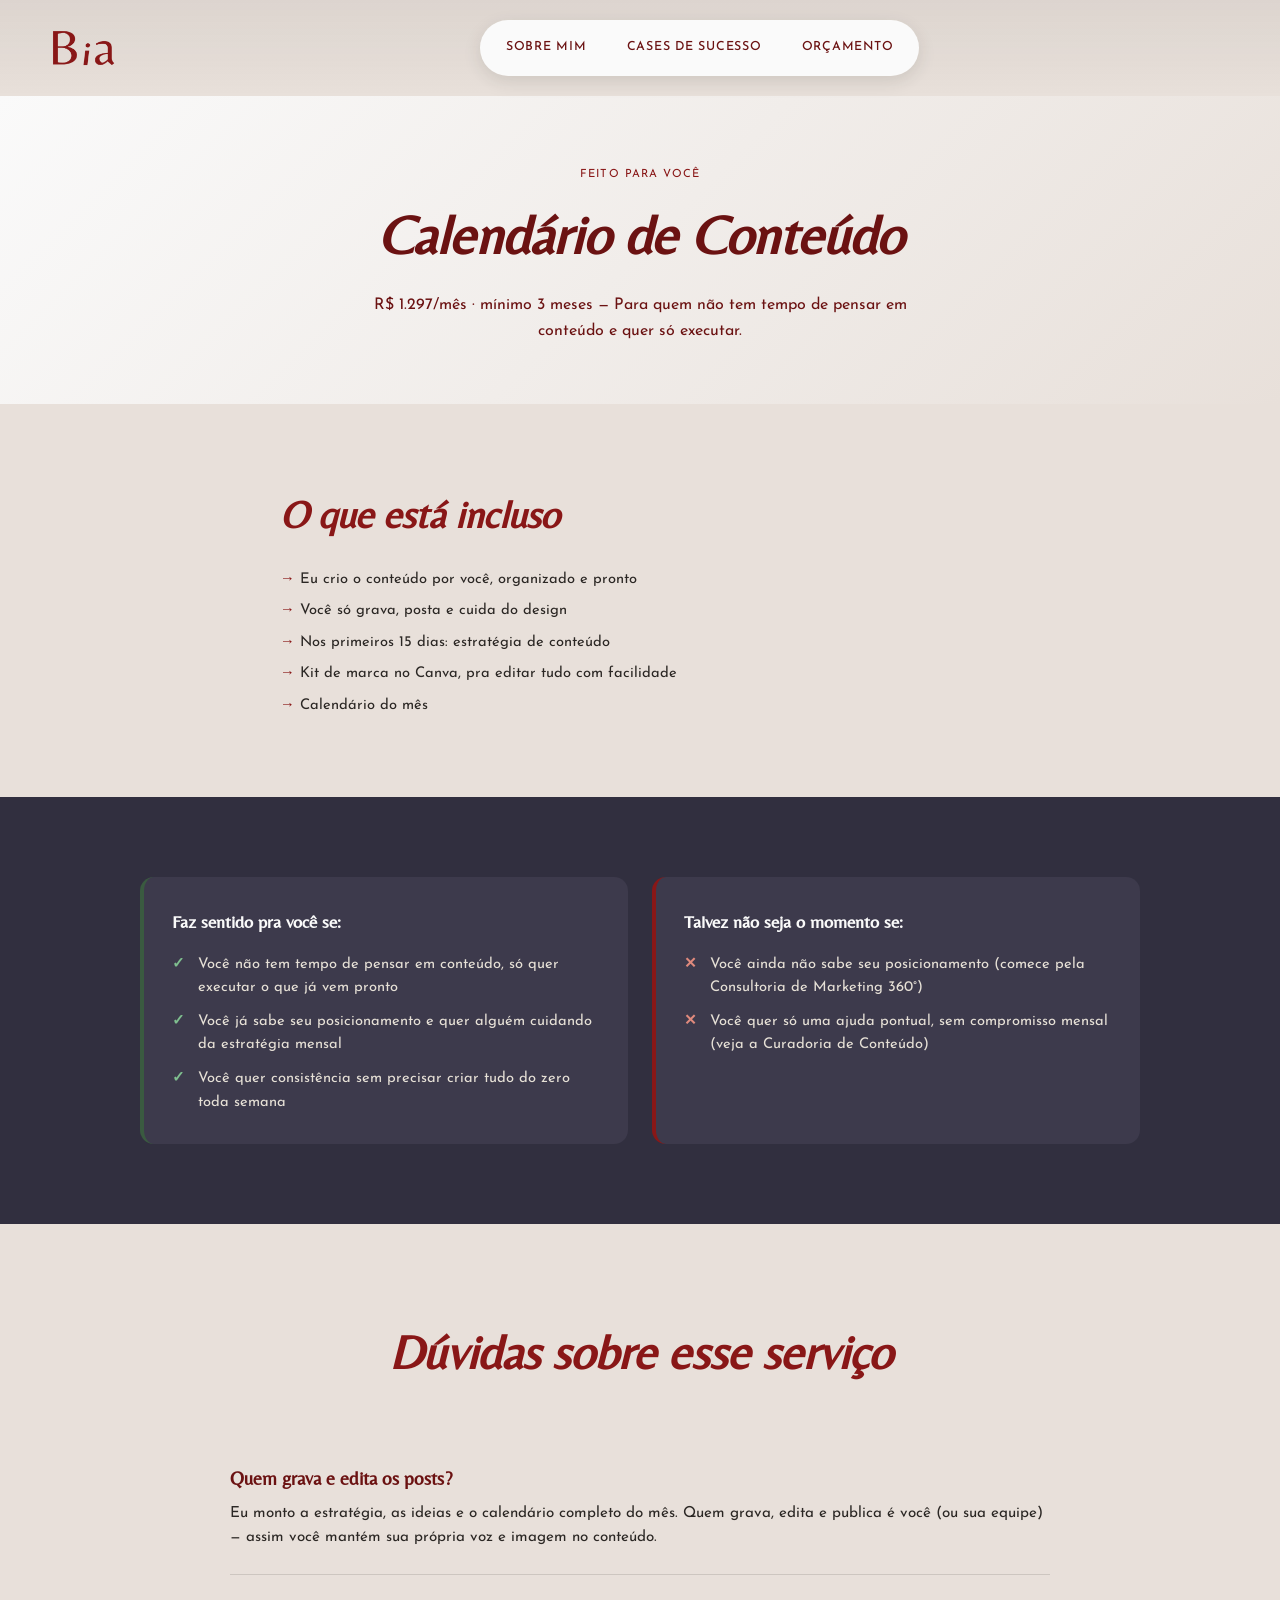
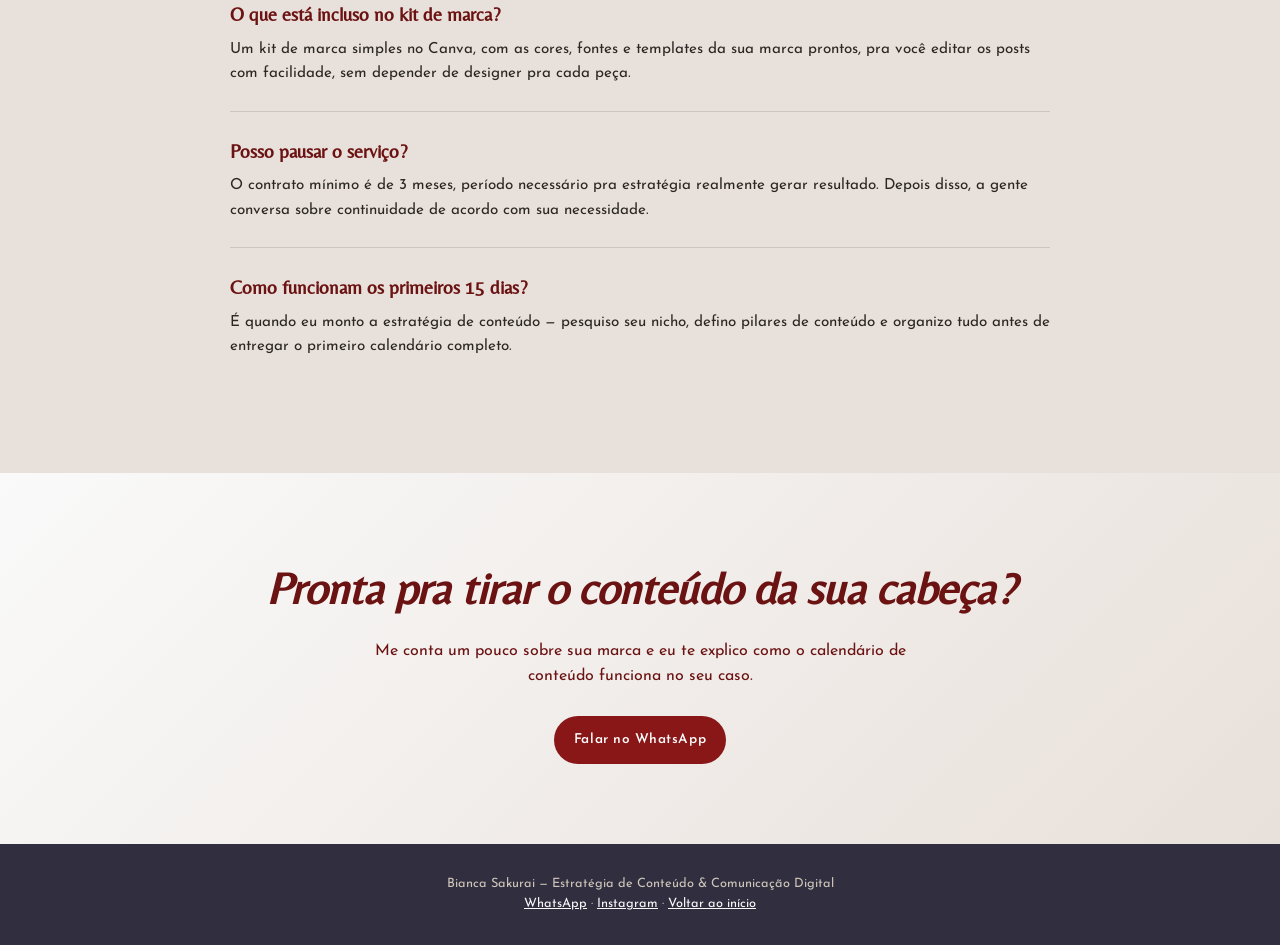
==== calendario.html @ d13e3d8e "Add files via upload" ====
<!DOCTYPE html>
<html lang="pt-BR">
<head>
<meta charset="UTF-8">
<meta name="viewport" content="width=device-width, initial-scale=1.0">
<title>Calendário de Conteúdo — Bianca Sakurai</title>
<meta name="description" content="Calendário de Conteúdo com a Bianca Sakurai: estratégia e planejamento mensal pra quem quer só executar.">
<link rel="stylesheet" href="style.css">
</head>
<body>

<nav class="site-nav">
  <a href="index.html#inicio" class="site-logo"><img src="assets/logo-bia.png" alt="Bia Sakurai"></a>
  <div class="nav-pill">
    <a href="index.html#inicio">Sobre mim</a>
    <a href="cases.html">Cases de sucesso</a>
    <a href="index.html#orcamento">Orçamento</a>
  </div>
</nav>

<header class="cases-header">
  <div class="case-tag" style="text-align:center;">Feito para você</div>
  <h1 class="serif"><em>Calendário de Conteúdo</em></h1>
  <p>R$ 1.297/mês · mínimo 3 meses — Para quem não tem tempo de pensar em conteúdo e quer só executar.</p>
</header>

<section class="servico-detalhe">
  <div class="servico-inner">
    <h2 class="script">O que está incluso</h2>
    <ul class="case-list">
      <li>Eu crio o conteúdo por você, organizado e pronto</li>
      <li>Você só grava, posta e cuida do design</li>
      <li>Nos primeiros 15 dias: estratégia de conteúdo</li>
      <li>Kit de marca no Canva, pra editar tudo com facilidade</li>
      <li>Calendário do mês</li>
    </ul>
  </div>
</section>

<section class="fit-section">
  <div class="fit-grid">
    <div class="fit-card sim">
      <h3>Faz sentido pra você se:</h3>
      <ul>
        <li>Você não tem tempo de pensar em conteúdo, só quer executar o que já vem pronto</li>
        <li>Você já sabe seu posicionamento e quer alguém cuidando da estratégia mensal</li>
        <li>Você quer consistência sem precisar criar tudo do zero toda semana</li>
      </ul>
    </div>
    <div class="fit-card nao">
      <h3>Talvez não seja o momento se:</h3>
      <ul>
        <li>Você ainda não sabe seu posicionamento (comece pela Consultoria de Marketing 360°)</li>
        <li>Você quer só uma ajuda pontual, sem compromisso mensal (veja a Curadoria de Conteúdo)</li>
      </ul>
    </div>
  </div>
</section>

<section class="duvidas">
  <div class="duvidas-inner">
    <h2 class="script">Dúvidas sobre esse serviço</h2>

    <div class="duvida-item">
      <h3>Quem grava e edita os posts?</h3>
      <p>Eu monto a estratégia, as ideias e o calendário completo do mês. Quem grava, edita e publica é você (ou sua equipe) — assim você mantém sua própria voz e imagem no conteúdo.</p>
    </div>

    <div class="duvida-item">
      <h3>O que está incluso no kit de marca?</h3>
      <p>Um kit de marca simples no Canva, com as cores, fontes e templates da sua marca prontos, pra você editar os posts com facilidade, sem depender de designer pra cada peça.</p>
    </div>

    <div class="duvida-item">
      <h3>Posso pausar o serviço?</h3>
      <p>O contrato mínimo é de 3 meses, período necessário pra estratégia realmente gerar resultado. Depois disso, a gente conversa sobre continuidade de acordo com sua necessidade.</p>
    </div>

    <div class="duvida-item">
      <h3>Como funcionam os primeiros 15 dias?</h3>
      <p>É quando eu monto a estratégia de conteúdo — pesquiso seu nicho, defino pilares de conteúdo e organizo tudo antes de entregar o primeiro calendário completo.</p>
    </div>
  </div>
</section>

<section class="cta-final" id="orcamento">
  <h2 class="script">Pronta pra tirar o conteúdo da sua cabeça?</h2>
  <p>Me conta um pouco sobre sua marca e eu te explico como o calendário de conteúdo funciona no seu caso.</p>
  <a class="btn-whats" href="https://wa.me/message/MASXB7CFTPW6N1" target="_blank" rel="noopener">Falar no WhatsApp</a>
</section>

<footer>
  <p>Bianca Sakurai — Estratégia de Conteúdo &amp; Comunicação Digital</p>
  <p><a href="https://wa.me/message/MASXB7CFTPW6N1" target="_blank" rel="noopener">WhatsApp</a> · <a href="https://www.instagram.com/biayukisakurai/" target="_blank" rel="noopener">Instagram</a> · <a href="index.html">Voltar ao início</a></p>
</footer>

</body>
</html>
---- style.css ----
/* =========================================
   Bianca Sakurai — site autoral
   Paleta e tipografia inspiradas no design do Canva
   ========================================= */

/* Fontes e cores oficiais do kit de marca "biay" (Canva Brand Kit) */
@import url('https://fonts.googleapis.com/css2?family=Belleza&family=League+Gothic:wght@400;700&family=Josefin+Sans:wght@400;500;600;700&display=swap');

:root{
  --cream: #e8e0da;
  --cream-2: #fafafa;
  --dark: #312f3f;
  --dark-2: #3d3a4c;
  --maroon: #891717;
  --maroon-dark: #6b1212;
  --text: #2b2724;
  --text-light: #fafafa;
  --muted: #6b5f56;
  --gold: #c99213;
  --whatsapp: #3a5a40;
  max-width: 100%;
}

*{ box-sizing: border-box; margin:0; padding:0; }

html{ scroll-behavior: smooth; }

body{
  font-family: 'Josefin Sans', sans-serif;
  color: var(--text);
  background: var(--cream);
  line-height: 1.6;
  overflow-x: hidden;
}

img{ max-width:100%; display:block; }

a{ color: inherit; text-decoration:none; }

.script{
  font-family: 'Belleza', serif;
  font-style: italic;
}

.serif{
  font-family: 'Belleza', serif;
}

.condensed{
  font-family: 'League Gothic', sans-serif;
  letter-spacing: 0.02em;
}

/* ---------- NAV ---------- */
.site-nav{
  position: sticky;
  top: 0;
  z-index: 50;
  display:flex;
  align-items:center;
  justify-content:space-between;
  gap: 16px;
  padding: 18px 32px;
  background: linear-gradient(180deg, rgba(43,39,36,0.06), transparent);
}

.site-logo{
  flex-shrink: 0;
  display:flex;
  align-items:center;
}

.site-logo img{
  height: 44px;
  width: auto;
}

.site-nav .nav-pill{
  margin: 0 auto;
}

.site-nav .nav-pill{
  display:flex;
  gap: 8px;
  background: var(--cream-2);
  border-radius: 999px;
  padding: 10px 10px;
  box-shadow: 0 6px 18px rgba(43,39,36,0.12);
  flex-wrap: wrap;
  justify-content: center;
}

.site-nav a{
  font-family: 'Josefin Sans', sans-serif;
  font-size: 0.78rem;
  letter-spacing: 0.06em;
  text-transform: uppercase;
  font-weight: 500;
  text-decoration: underline;
  text-decoration-color: transparent;
  padding: 8px 16px;
  border-radius: 999px;
  color: var(--maroon-dark);
  transition: background .2s ease, color .2s ease;
  white-space: nowrap;
}

.site-nav a:hover,
.site-nav a.active{
  background: var(--maroon);
  color: var(--text-light);
}

/* ---------- HERO ---------- */
.hero{
  background: linear-gradient(135deg, var(--cream-2) 0%, var(--cream) 100%);
  padding: 60px 24px 80px;
  text-align:center;
}

.hero-img{
  max-width: 1150px;
  width: 100%;
  margin: 0 auto;
}

/* ---------- SOBRE ---------- */
.sobre{
  background: var(--cream);
  padding: 90px 24px;
}

.sobre-grid{
  max-width: 1520px;
  margin: 0 auto;
  display:grid;
  grid-template-columns: 1.6fr 1fr;
  gap: 44px;
  align-items:center;
}

.sobre-title{
  font-family: 'Belleza', serif;
  font-weight: 900;
  font-style: normal;
  font-size: clamp(3.5rem, 8vw, 6rem);
  color: var(--dark);
  line-height: 0.9;
  margin-bottom: 24px;
}

.sobre-img{
  width: 100%;
  max-width: none;
}

.photo-box{
  position: relative;
  background: var(--dark);
  border: 6px solid var(--cream-2);
  box-shadow: 0 14px 34px rgba(43,39,36,0.25);
  aspect-ratio: 4/5;
  border-radius: 4px;
  display:flex;
  align-items:center;
  justify-content:center;
  color: var(--cream-2);
  text-align:center;
  font-size: 0.85rem;
  padding: 20px;
}

.photo-box img{
  position:absolute;
  inset:0;
  width:100%;
  height:100%;
  object-fit: cover;
  border-radius: 2px;
}

.badge{
  position:absolute;
  width: 130px;
  height: auto;
  filter: drop-shadow(0 6px 10px rgba(0,0,0,.25));
}
.badge.b1{ top: -18px; right: 10px; width: 110px; }
.badge.b2{ bottom: 90px; right: -40px; width: 120px; }
.badge.b3{ bottom: -18px; left: -30px; width: 110px; }

.bemvindo h2{
  font-size: clamp(2.2rem, 5vw, 3.2rem);
  color: var(--maroon);
  margin-bottom: 4px;
}

.bemvindo .subtitle{
  font-family:'League Gothic', sans-serif;
  letter-spacing: 0.02em;
  color: var(--maroon-dark);
  font-size: 1.3rem;
  margin-bottom: 22px;
}

.bemvindo p{
  margin-bottom: 16px;
  color: var(--text);
  font-size: 1rem;
}

.bemvindo .quote{
  font-family:'Belleza', serif;
  font-weight: 700;
  font-style: italic;
  text-decoration: underline;
  color: var(--maroon-dark);
}

/* ---------- COMO POSSO AJUDAR / PRODUTOS ---------- */
.ajudar{
  background: var(--dark);
  color: var(--text-light);
  padding: 90px 24px;
}

.ajudar-header{
  text-align:center;
  max-width: 700px;
  margin: 0 auto 60px;
}

.ajudar-header h2{
  font-size: clamp(2.4rem, 6vw, 3.6rem);
  margin-bottom: 12px;
}

.ajudar-header p{
  color: #cfc6bb;
  font-size: 1rem;
}

.produtos-grid{
  max-width: 1080px;
  margin: 0 auto;
  display:grid;
  grid-template-columns: repeat(2, 1fr);
  gap: 28px;
}

@media (max-width: 760px){
  .produtos-grid{ grid-template-columns: 1fr; }
  .sobre-grid{ grid-template-columns: 1fr; }
  .stats-grid{ grid-template-columns: 1fr 1fr; }
}

.produto-card{
  background: var(--dark-2);
  border: 1px solid rgba(245,239,229,0.12);
  border-radius: 14px;
  padding: 32px 28px;
  display:flex;
  flex-direction:column;
  gap: 14px;
}

.produto-card .tag{
  align-self:flex-start;
  font-size: 0.65rem;
  letter-spacing: .1em;
  text-transform: uppercase;
  background: rgba(245,239,229,0.1);
  padding: 5px 12px;
  border-radius: 999px;
  color: #cfc6bb;
}

.produto-card h3{
  font-family:'Belleza', serif;
  font-size: 1.5rem;
  color: var(--text-light);
}

.produto-card .preco{
  font-family:'Belleza', serif;
  font-size: 1.4rem;
  color: #e7c9a9;
  font-weight: 700;
}

.produto-card .preco span{
  font-size: 0.8rem;
  font-weight: 400;
  color: #cfc6bb;
}

.produto-card .para-quem{
  font-style: italic;
  color: #cfc6bb;
  font-size: 0.92rem;
  border-left: 2px solid var(--maroon);
  padding-left: 12px;
}

.produto-card ul{
  list-style:none;
  display:flex;
  flex-direction:column;
  gap: 8px;
  font-size: 0.92rem;
  color: #e6e0d6;
}

.produto-card ul li::before{
  content: "✓ ";
  color: #b98b4e;
  font-weight:700;
}

.btn-whats{
  margin-top: auto;
  display:inline-flex;
  align-items:center;
  justify-content:center;
  gap: 8px;
  background: var(--maroon);
  color: var(--text-light);
  padding: 13px 20px;
  border-radius: 999px;
  font-size: 0.85rem;
  letter-spacing: .04em;
  font-weight: 600;
  transition: background .2s ease, transform .2s ease;
}

.btn-whats:hover{
  background: #92332f;
  transform: translateY(-1px);
}

.saiba-mais{
  text-align:center;
  font-size: 0.8rem;
  color: #cfc6bb;
  text-decoration: underline;
  margin-top: -4px;
}

.saiba-mais:hover{
  color: var(--text-light);
}

/* ---------- PÁGINA DE SERVIÇO ---------- */
.servico-detalhe{
  background: var(--cream);
  padding: 80px 24px;
}

.servico-inner{
  max-width: 720px;
  margin: 0 auto;
}

.servico-inner h2{
  font-size: clamp(1.8rem, 4vw, 2.4rem);
  color: var(--maroon);
  margin-bottom: 22px;
}

.fit-section{
  background: var(--dark);
  padding: 80px 24px;
}

.fit-grid{
  max-width: 1000px;
  margin: 0 auto;
  display:grid;
  grid-template-columns: 1fr 1fr;
  gap: 24px;
}

@media (max-width: 760px){
  .fit-grid{ grid-template-columns: 1fr; }
}

.fit-card{
  background: var(--dark-2);
  border-radius: 14px;
  padding: 30px 28px;
  border-left: 4px solid var(--whatsapp);
}

.fit-card.nao{
  border-left: 4px solid var(--maroon);
}

.fit-card h3{
  font-family: 'Belleza', serif;
  color: var(--text-light);
  font-size: 1.15rem;
  margin-bottom: 16px;
}

.fit-card ul{
  list-style:none;
  display:flex;
  flex-direction:column;
  gap: 10px;
}

.fit-card li{
  font-size: 0.92rem;
  color: #e6e0d6;
  padding-left: 26px;
  position: relative;
}

.fit-card.sim li::before{
  content: "✓";
  position:absolute;
  left:0;
  color: #7fbf8f;
  font-weight:700;
}

.fit-card.nao li::before{
  content: "✕";
  position:absolute;
  left:0;
  color: #e08a7d;
  font-weight:700;
}

.feedback-quote{
  max-width: 700px;
  margin: 0 auto;
  padding: 80px 24px;
}

.feedback-quote .quote-box{
  background: var(--cream-2);
  border-radius: 16px;
  padding: 40px 44px;
  text-align:center;
  box-shadow: 0 12px 30px rgba(43,39,36,0.1);
}

.feedback-quote .quote-text{
  font-family: 'Belleza', serif;
  font-style: italic;
  font-size: 1.35rem;
  color: var(--maroon-dark);
  margin-bottom: 18px;
  line-height: 1.4;
}

.feedback-quote .autor{
  font-size: 0.8rem;
  color: var(--muted);
  text-transform: uppercase;
  letter-spacing: .05em;
}

/* ---------- DÚVIDAS FREQUENTES ---------- */
.duvidas{
  background: var(--cream);
  padding: 90px 24px;
}

.duvidas-inner{
  max-width: 820px;
  margin: 0 auto;
}

.duvidas-inner h2{
  text-align:center;
  font-size: clamp(2.2rem, 5vw, 3rem);
  color: var(--maroon);
  margin-bottom: 48px;
}

.duvida-item{
  padding: 24px 0;
  border-bottom: 1px solid rgba(43,39,36,0.14);
}

.duvida-item:last-child{
  border-bottom: none;
}

.duvida-item h3{
  font-family: 'Belleza', serif;
  font-size: 1.2rem;
  color: var(--maroon-dark);
  margin-bottom: 8px;
}

.duvida-item p{
  font-size: 0.95rem;
  color: var(--text);
}

/* ---------- ORÇAMENTO / CTA FINAL ---------- */
.cta-final{
  background: linear-gradient(135deg, var(--cream-2) 0%, var(--cream) 100%);
  padding: 80px 24px;
  text-align:center;
}

.cta-final h2{
  font-size: clamp(2rem, 5vw, 2.8rem);
  color: var(--maroon-dark);
  margin-bottom: 14px;
}

.cta-final p{
  color: var(--maroon-dark);
  max-width: 560px;
  margin: 0 auto 26px;
}

.cta-final .btn-whats{
  display:inline-flex;
}

/* ---------- FOOTER ---------- */
footer{
  background: var(--dark);
  color: #cfc6bb;
  text-align:center;
  padding: 30px 24px;
  font-size: 0.8rem;
}

footer a{
  color: var(--text-light);
  text-decoration: underline;
}

/* ---------- CASES PAGE ---------- */
.cases-header{
  background: linear-gradient(135deg, var(--cream-2) 0%, var(--cream) 100%);
  padding: 70px 24px 60px;
  text-align:center;
}

.cases-header h1{
  font-size: clamp(2.2rem, 6vw, 3.4rem);
  color: var(--maroon-dark);
}

.cases-header p{
  max-width: 560px;
  margin: 14px auto 0;
  color: var(--maroon-dark);
}

.case-block{
  padding: 70px 24px;
  border-bottom: 1px solid rgba(43,39,36,0.1);
}

.case-block:nth-child(even){
  background: var(--dark);
  color: var(--text-light);
}

.case-inner{
  display:grid;
  grid-template-columns: 1fr 1fr;
  gap: 50px;
  align-items:start;
  max-width: 1000px;
  margin: 0 auto;
}

@media (max-width: 760px){
  .case-inner{ grid-template-columns: 1fr; }
}

.case-inner.sem-stats{
  grid-template-columns: 1fr;
  max-width: 720px;
}

.case-tag{
  font-size: 0.7rem;
  letter-spacing: .1em;
  text-transform: uppercase;
  color: var(--maroon);
  margin-bottom: 8px;
}

.case-block:nth-child(even) .case-tag{
  color: #e7c9a9;
}

.case-title{
  font-family:'Belleza', serif;
  font-size: 1.8rem;
  margin-bottom: 6px;
}

.case-handle{
  font-family:'Belleza', serif;
  font-style: italic;
  color: var(--muted);
  margin-bottom: 18px;
}

.case-block:nth-child(even) .case-handle{
  color: #cfc6bb;
}

.case-objetivo{
  font-size: 0.95rem;
  margin-bottom: 10px;
}

.case-list{
  list-style:none;
  display:flex;
  flex-direction:column;
  gap: 8px;
  font-size: 0.92rem;
}

.case-list li::before{
  content: "→ ";
  color: var(--maroon);
  font-weight:700;
}

.case-block:nth-child(even) .case-list li::before{
  color: #e7c9a9;
}

.stats-grid{
  display:grid;
  grid-template-columns: 1fr 1fr;
  gap: 14px;
}

.stat-card{
  background: var(--dark);
  color: var(--text-light);
  border-radius: 12px;
  padding: 18px;
}

.case-block:nth-child(even) .stat-card{
  background: var(--dark-2);
  border: 1px solid rgba(245,239,229,0.12);
}

.stat-card .num{
  font-family:'Belleza', serif;
  font-size: 1.5rem;
  font-weight: 700;
}

.stat-card .growth{
  color: #7fbf8f;
  font-size: 0.78rem;
  margin-left: 6px;
}

.stat-card .label{
  font-size: 0.72rem;
  color: #cfc6bb;
  text-transform: uppercase;
  letter-spacing: .04em;
  margin-top: 4px;
}

.cases-note{
  text-align:center;
  padding: 60px 24px 90px;
  color: var(--muted);
  font-style: italic;
}

.case-prints{
  grid-column: 1 / -1;
  display:grid;
  grid-template-columns: repeat(3, 1fr);
  gap: 14px;
  margin-top: 10px;
}

.case-prints img{
  width:100%;
  border-radius: 10px;
  box-shadow: 0 10px 24px rgba(0,0,0,0.18);
  border: 1px solid rgba(0,0,0,0.08);
}

@media (max-width: 760px){
  .case-prints{ grid-template-columns: 1fr; }
}

.cases-cta{
  text-align:center;
  padding: 20px 24px 90px;
}

.cases-cta p{
  font-size: 1.4rem;
  color: var(--maroon-dark);
  margin-bottom: 20px;
}

/* ---------- DEPOIMENTOS ---------- */
.depoimentos{
  background: var(--cream-2);
  padding: 40px 24px 70px;
}

.depoimentos-inner{
  max-width: 1000px;
  margin: 0 auto;
}

.depoimentos h3{
  font-family: 'Belleza', serif;
  font-style: italic;
  font-size: 1.3rem;
  color: var(--maroon-dark);
  margin-bottom: 22px;
}

.depoimentos-grid{
  display:grid;
  grid-template-columns: repeat(2, 1fr);
  gap: 20px;
}

@media (max-width: 760px){
  .depoimentos-grid{ grid-template-columns: 1fr; }
}

.depoimento-card{
  background: var(--dark);
  color: var(--text-light);
  border-radius: 12px;
  padding: 20px 22px;
  display:flex;
  align-items:center;
  gap: 14px;
}

.depoimento-card .play{
  flex-shrink:0;
  width: 40px;
  height: 40px;
  border-radius: 50%;
  background: var(--maroon);
  display:flex;
  align-items:center;
  justify-content:center;
  font-size: 0.9rem;
}

.depoimento-card .nome{
  font-family:'Belleza', serif;
  font-weight:700;
  font-size: 1rem;
}

.depoimento-card .cargo{
  font-size: 0.8rem;
  color: #cfc6bb;
}
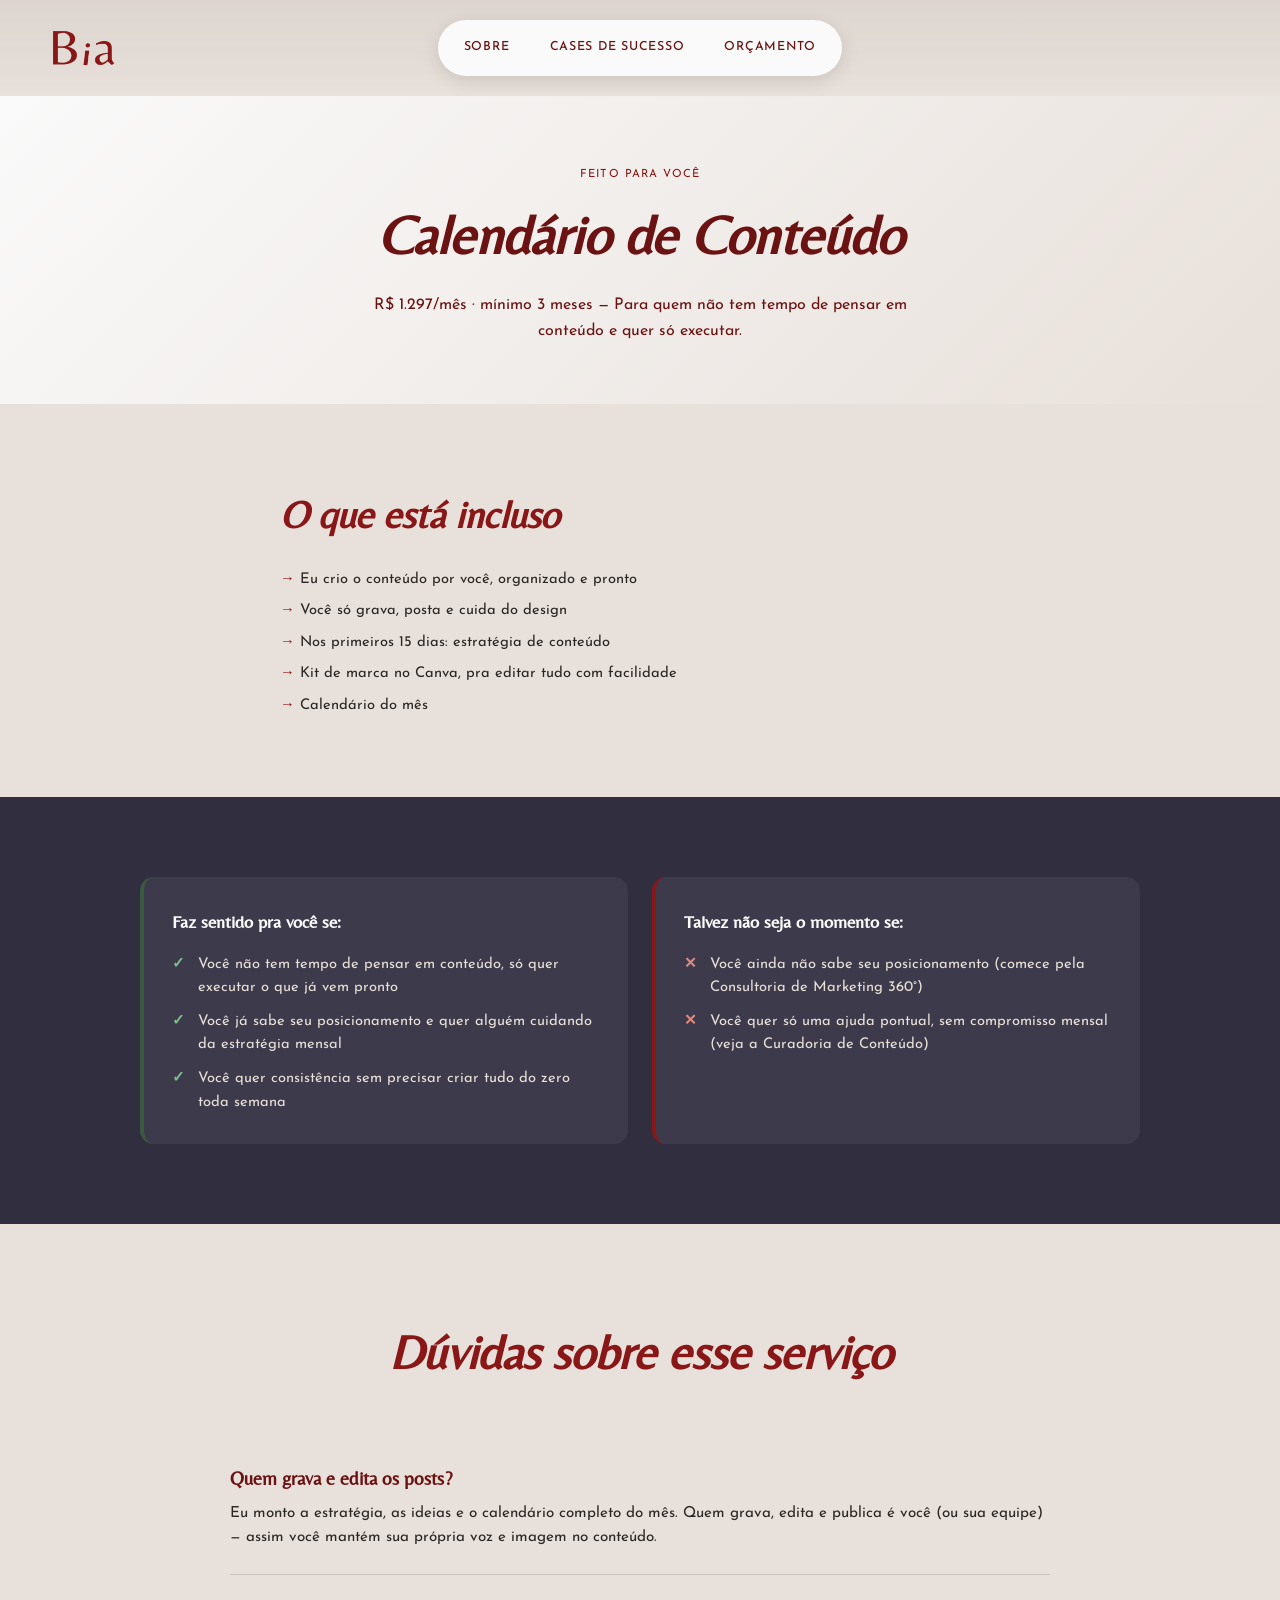
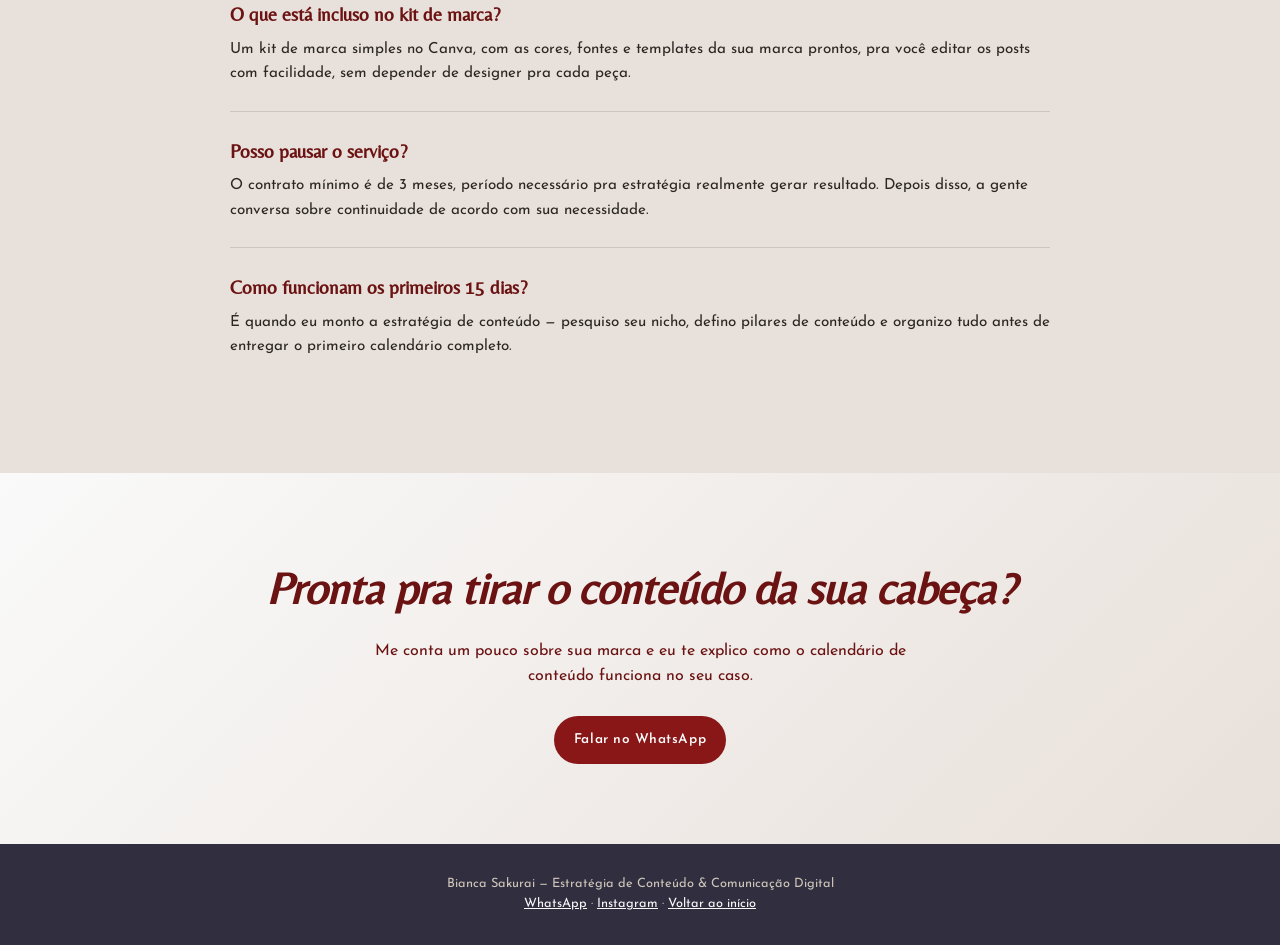
==== commit d0c66105: "Add files via upload" ====
--- a/calendario.html
+++ b/calendario.html
@@ -12,7 +12,7 @@
 <nav class="site-nav">
   <a href="index.html#inicio" class="site-logo"><img src="assets/logo-bia.png" alt="Bia Sakurai"></a>
   <div class="nav-pill">
-    <a href="index.html#inicio">Sobre mim</a>
+    <a href="index.html#inicio">Sobre</a>
     <a href="cases.html">Cases de sucesso</a>
     <a href="index.html#orcamento">Orçamento</a>
   </div>
--- a/style.css
+++ b/style.css
@@ -56,9 +56,9 @@
   position: sticky;
   top: 0;
   z-index: 50;
-  display:flex;
+  display:grid;
+  grid-template-columns: 1fr auto 1fr;
   align-items:center;
-  justify-content:space-between;
   gap: 16px;
   padding: 18px 32px;
   background: linear-gradient(180deg, rgba(43,39,36,0.06), transparent);
@@ -68,6 +68,7 @@
   flex-shrink: 0;
   display:flex;
   align-items:center;
+  justify-self: start;
 }
 
 .site-logo img{
@@ -76,7 +77,8 @@
 }
 
 .site-nav .nav-pill{
-  margin: 0 auto;
+  grid-column: 2;
+  justify-self: center;
 }
 
 .site-nav .nav-pill{
@@ -131,11 +133,11 @@
 }
 
 .sobre-grid{
-  max-width: 1520px;
+  max-width: 1200px;
   margin: 0 auto;
   display:grid;
-  grid-template-columns: 1.6fr 1fr;
-  gap: 44px;
+  grid-template-columns: 0.85fr 1.15fr;
+  gap: 60px;
   align-items:center;
 }
 
@@ -151,7 +153,8 @@
 
 .sobre-img{
   width: 100%;
-  max-width: none;
+  max-width: 520px;
+  margin: 0 auto;
 }
 
 .photo-box{
@@ -189,6 +192,11 @@
 .badge.b2{ bottom: 90px; right: -40px; width: 120px; }
 .badge.b3{ bottom: -18px; left: -30px; width: 110px; }
 
+.bemvindo{
+  max-width: 760px;
+  margin: 0 auto;
+}
+
 .bemvindo h2{
   font-size: clamp(2.2rem, 5vw, 3.2rem);
   color: var(--maroon);
@@ -215,6 +223,29 @@
   font-style: italic;
   text-decoration: underline;
   color: var(--maroon-dark);
+}
+
+/* ---------- LINK PORTFÓLIO ---------- */
+.portfolio-link{
+  background: var(--cream);
+  text-align:center;
+  padding: 0 24px 90px;
+}
+
+.portfolio-link a{
+  display:inline-block;
+  font-family: 'Belleza', serif;
+  font-style: italic;
+  font-size: 1.2rem;
+  color: var(--maroon);
+  border-bottom: 1px solid var(--maroon);
+  padding-bottom: 4px;
+  transition: color .2s ease, border-color .2s ease;
+}
+
+.portfolio-link a:hover{
+  color: var(--maroon-dark);
+  border-color: var(--maroon-dark);
 }
 
 /* ---------- COMO POSSO AJUDAR / PRODUTOS ---------- */
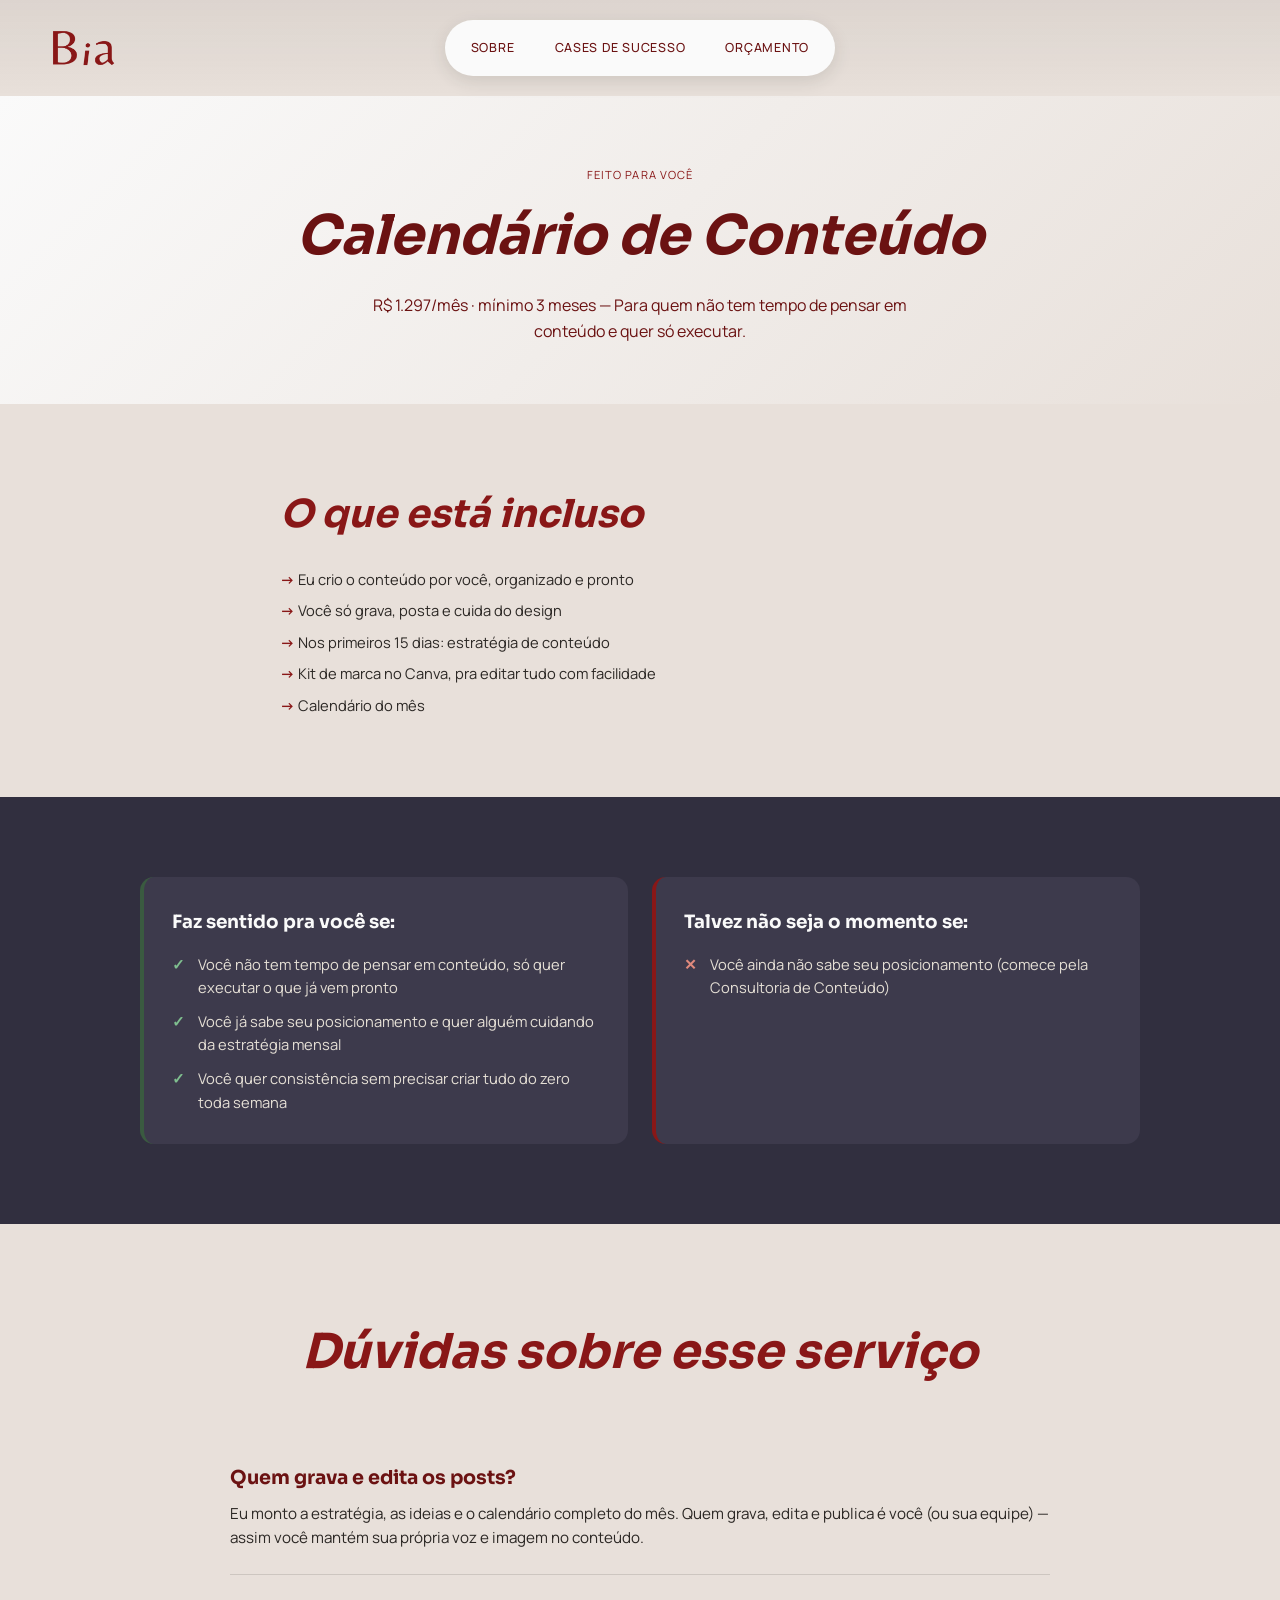
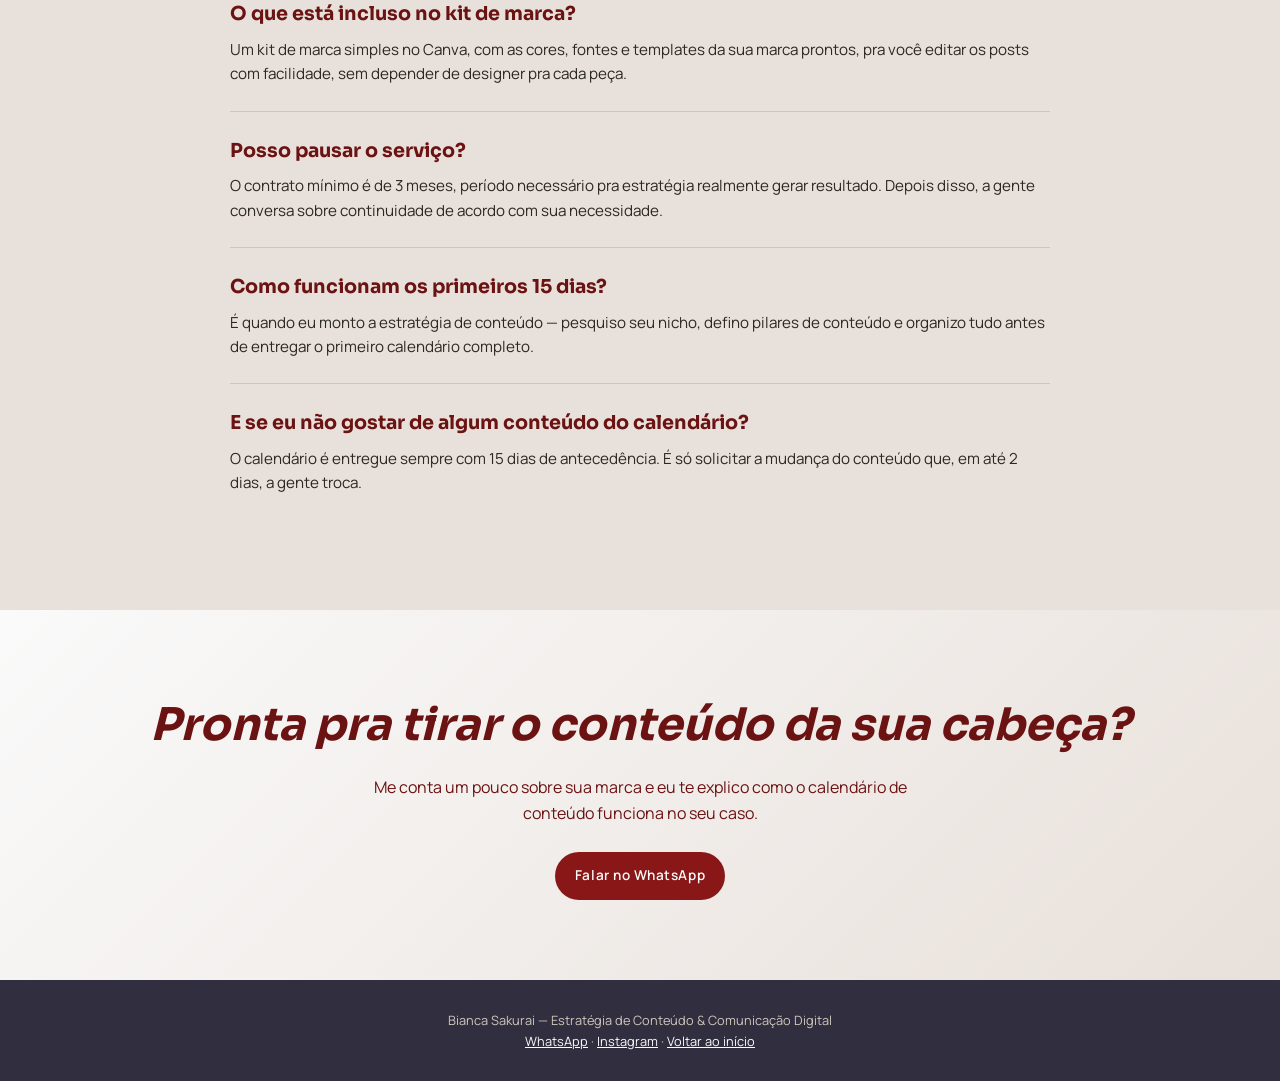
==== commit b7943cf1: "Add files via upload" ====
--- a/calendario.html
+++ b/calendario.html
@@ -50,8 +50,7 @@
     <div class="fit-card nao">
       <h3>Talvez não seja o momento se:</h3>
       <ul>
-        <li>Você ainda não sabe seu posicionamento (comece pela Consultoria de Marketing 360°)</li>
-        <li>Você quer só uma ajuda pontual, sem compromisso mensal (veja a Curadoria de Conteúdo)</li>
+        <li>Você ainda não sabe seu posicionamento (comece pela Consultoria de Conteúdo)</li>
       </ul>
     </div>
   </div>
@@ -80,6 +79,11 @@
       <h3>Como funcionam os primeiros 15 dias?</h3>
       <p>É quando eu monto a estratégia de conteúdo — pesquiso seu nicho, defino pilares de conteúdo e organizo tudo antes de entregar o primeiro calendário completo.</p>
     </div>
+
+    <div class="duvida-item">
+      <h3>E se eu não gostar de algum conteúdo do calendário?</h3>
+      <p>O calendário é entregue sempre com 15 dias de antecedência. É só solicitar a mudança do conteúdo que, em até 2 dias, a gente troca.</p>
+    </div>
   </div>
 </section>
 
--- a/style.css
+++ b/style.css
@@ -4,7 +4,7 @@
    ========================================= */
 
 /* Fontes e cores oficiais do kit de marca "biay" (Canva Brand Kit) */
-@import url('https://fonts.googleapis.com/css2?family=Belleza&family=League+Gothic:wght@400;700&family=Josefin+Sans:wght@400;500;600;700&display=swap');
+@import url('https://fonts.googleapis.com/css2?family=Sora:ital,wght@0,400;0,500;0,600;0,700;0,800;1,400;1,600&family=Manrope:wght@400;500;600;700;800&display=swap');
 
 :root{
   --cream: #e8e0da;
@@ -26,7 +26,7 @@
 html{ scroll-behavior: smooth; }
 
 body{
-  font-family: 'Josefin Sans', sans-serif;
+  font-family: 'Manrope', sans-serif;
   color: var(--text);
   background: var(--cream);
   line-height: 1.6;
@@ -38,16 +38,16 @@
 a{ color: inherit; text-decoration:none; }
 
 .script{
-  font-family: 'Belleza', serif;
+  font-family: 'Sora', sans-serif;
   font-style: italic;
 }
 
 .serif{
-  font-family: 'Belleza', serif;
+  font-family: 'Sora', sans-serif;
 }
 
 .condensed{
-  font-family: 'League Gothic', sans-serif;
+  font-family: 'Sora', sans-serif;
   letter-spacing: 0.02em;
 }
 
@@ -93,7 +93,7 @@
 }
 
 .site-nav a{
-  font-family: 'Josefin Sans', sans-serif;
+  font-family: 'Manrope', sans-serif;
   font-size: 0.78rem;
   letter-spacing: 0.06em;
   text-transform: uppercase;
@@ -113,6 +113,24 @@
   color: var(--text-light);
 }
 
+.nav-tagline{
+  grid-column: 3;
+  justify-self: end;
+  max-width: 280px;
+  font-family: 'Sora', sans-serif;
+  font-size: 0.68rem;
+  font-style: italic;
+  line-height: 1.35;
+  letter-spacing: 0.01em;
+  color: var(--dark);
+  opacity: 0.4;
+  text-align: right;
+}
+
+@media (max-width: 900px){
+  .nav-tagline{ display:none; }
+}
+
 /* ---------- HERO ---------- */
 .hero{
   background: linear-gradient(135deg, var(--cream-2) 0%, var(--cream) 100%);
@@ -142,7 +160,7 @@
 }
 
 .sobre-title{
-  font-family: 'Belleza', serif;
+  font-family: 'Sora', sans-serif;
   font-weight: 900;
   font-style: normal;
   font-size: clamp(3.5rem, 8vw, 6rem);
@@ -204,7 +222,7 @@
 }
 
 .bemvindo .subtitle{
-  font-family:'League Gothic', sans-serif;
+  font-family:'Sora', sans-serif;
   letter-spacing: 0.02em;
   color: var(--maroon-dark);
   font-size: 1.3rem;
@@ -218,7 +236,7 @@
 }
 
 .bemvindo .quote{
-  font-family:'Belleza', serif;
+  font-family:'Sora', sans-serif;
   font-weight: 700;
   font-style: italic;
   text-decoration: underline;
@@ -234,7 +252,7 @@
 
 .portfolio-link a{
   display:inline-block;
-  font-family: 'Belleza', serif;
+  font-family: 'Sora', sans-serif;
   font-style: italic;
   font-size: 1.2rem;
   color: var(--maroon);
@@ -307,13 +325,13 @@
 }
 
 .produto-card h3{
-  font-family:'Belleza', serif;
+  font-family:'Sora', sans-serif;
   font-size: 1.5rem;
   color: var(--text-light);
 }
 
 .produto-card .preco{
-  font-family:'Belleza', serif;
+  font-family:'Sora', sans-serif;
   font-size: 1.4rem;
   color: #e7c9a9;
   font-weight: 700;
@@ -427,7 +445,7 @@
 }
 
 .fit-card h3{
-  font-family: 'Belleza', serif;
+  font-family: 'Sora', sans-serif;
   color: var(--text-light);
   font-size: 1.15rem;
   margin-bottom: 16px;
@@ -478,7 +496,7 @@
 }
 
 .feedback-quote .quote-text{
-  font-family: 'Belleza', serif;
+  font-family: 'Sora', sans-serif;
   font-style: italic;
   font-size: 1.35rem;
   color: var(--maroon-dark);
@@ -521,7 +539,7 @@
 }
 
 .duvida-item h3{
-  font-family: 'Belleza', serif;
+  font-family: 'Sora', sans-serif;
   font-size: 1.2rem;
   color: var(--maroon-dark);
   margin-bottom: 8px;
@@ -628,13 +646,13 @@
 }
 
 .case-title{
-  font-family:'Belleza', serif;
+  font-family:'Sora', sans-serif;
   font-size: 1.8rem;
   margin-bottom: 6px;
 }
 
 .case-handle{
-  font-family:'Belleza', serif;
+  font-family:'Sora', sans-serif;
   font-style: italic;
   color: var(--muted);
   margin-bottom: 18px;
@@ -686,7 +704,7 @@
 }
 
 .stat-card .num{
-  font-family:'Belleza', serif;
+  font-family:'Sora', sans-serif;
   font-size: 1.5rem;
   font-weight: 700;
 }
@@ -754,7 +772,7 @@
 }
 
 .depoimentos h3{
-  font-family: 'Belleza', serif;
+  font-family: 'Sora', sans-serif;
   font-style: italic;
   font-size: 1.3rem;
   color: var(--maroon-dark);
@@ -794,7 +812,7 @@
 }
 
 .depoimento-card .nome{
-  font-family:'Belleza', serif;
+  font-family:'Sora', sans-serif;
   font-weight:700;
   font-size: 1rem;
 }
@@ -803,3 +821,110 @@
   font-size: 0.8rem;
   color: #cfc6bb;
 }
+
+/* ---------- CASE CTA (link "quer saber mais") ---------- */
+.case-mais{
+  display:inline-block;
+  margin-top: 18px;
+  font-size: 0.85rem;
+  color: var(--maroon);
+  text-decoration: underline;
+}
+
+.case-block:nth-child(even) .case-mais{
+  color: #e7c9a9;
+}
+
+.case-mais:hover{
+  opacity: 0.75;
+}
+
+.case-quote{
+  font-family: 'Sora', sans-serif;
+  font-style: italic;
+  font-size: 1rem;
+  color: var(--maroon-dark);
+  border-left: 3px solid var(--maroon);
+  padding-left: 14px;
+  margin: 14px 0;
+}
+
+.case-block:nth-child(even) .case-quote{
+  color: var(--text-light);
+  border-left-color: #e7c9a9;
+}
+
+/* ---------- DEPOIMENTOS (cases.html, texto) ---------- */
+.cases-depoimentos{
+  background: var(--cream-2);
+  padding: 70px 24px 80px;
+}
+
+.cases-depoimentos h3{
+  font-family: 'Sora', sans-serif;
+  font-style: italic;
+  text-align: center;
+  font-size: 1.5rem;
+  color: var(--maroon-dark);
+  margin-bottom: 36px;
+}
+
+.cases-depoimentos-grid{
+  max-width: 1000px;
+  margin: 0 auto;
+  display:grid;
+  grid-template-columns: 1fr 1fr;
+  gap: 22px;
+}
+
+@media (max-width: 760px){
+  .cases-depoimentos-grid{ grid-template-columns: 1fr; }
+}
+
+.cases-depoimentos .quote-box{
+  background: var(--cream);
+  border-radius: 16px;
+  padding: 28px 26px;
+  box-shadow: 0 8px 20px rgba(43,39,36,0.08);
+}
+
+.cases-depoimentos .quote-text{
+  font-family: 'Sora', sans-serif;
+  font-style: italic;
+  font-size: 0.95rem;
+  color: var(--maroon-dark);
+  margin-bottom: 14px;
+  line-height: 1.5;
+}
+
+.cases-depoimentos .autor{
+  font-size: 0.72rem;
+  color: var(--muted);
+  text-transform: uppercase;
+  letter-spacing: .04em;
+}
+
+/* ---------- IMDV / TRABALHO VOLUNTÁRIO ---------- */
+.imdv{
+  background: var(--dark);
+  color: var(--text-light);
+  padding: 80px 24px;
+}
+
+.imdv-inner{
+  max-width: 760px;
+  margin: 0 auto;
+}
+
+.imdv-inner h3{
+  font-family: 'Sora', sans-serif;
+  font-size: 1.6rem;
+  margin-bottom: 20px;
+  color: #e7c9a9;
+}
+
+.imdv-inner p{
+  font-size: 0.95rem;
+  color: #e6e0d6;
+  margin-bottom: 14px;
+}
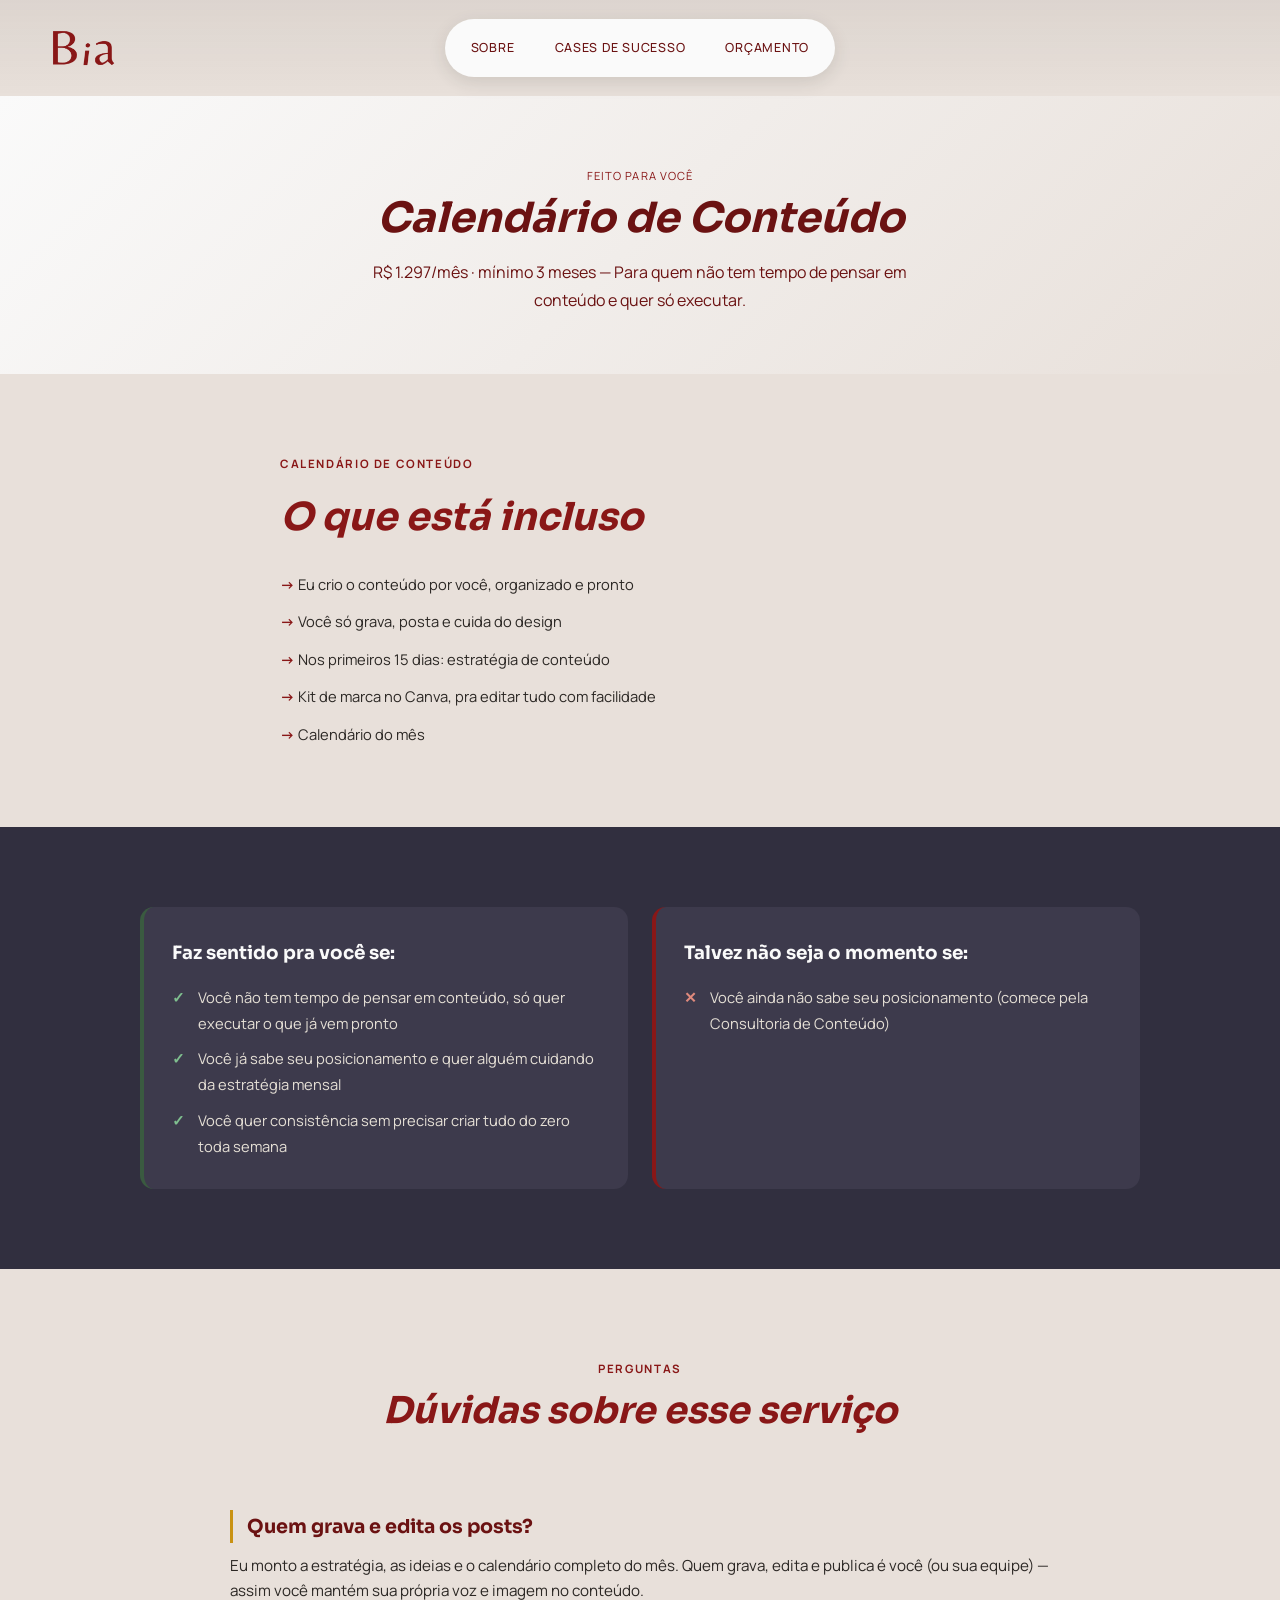
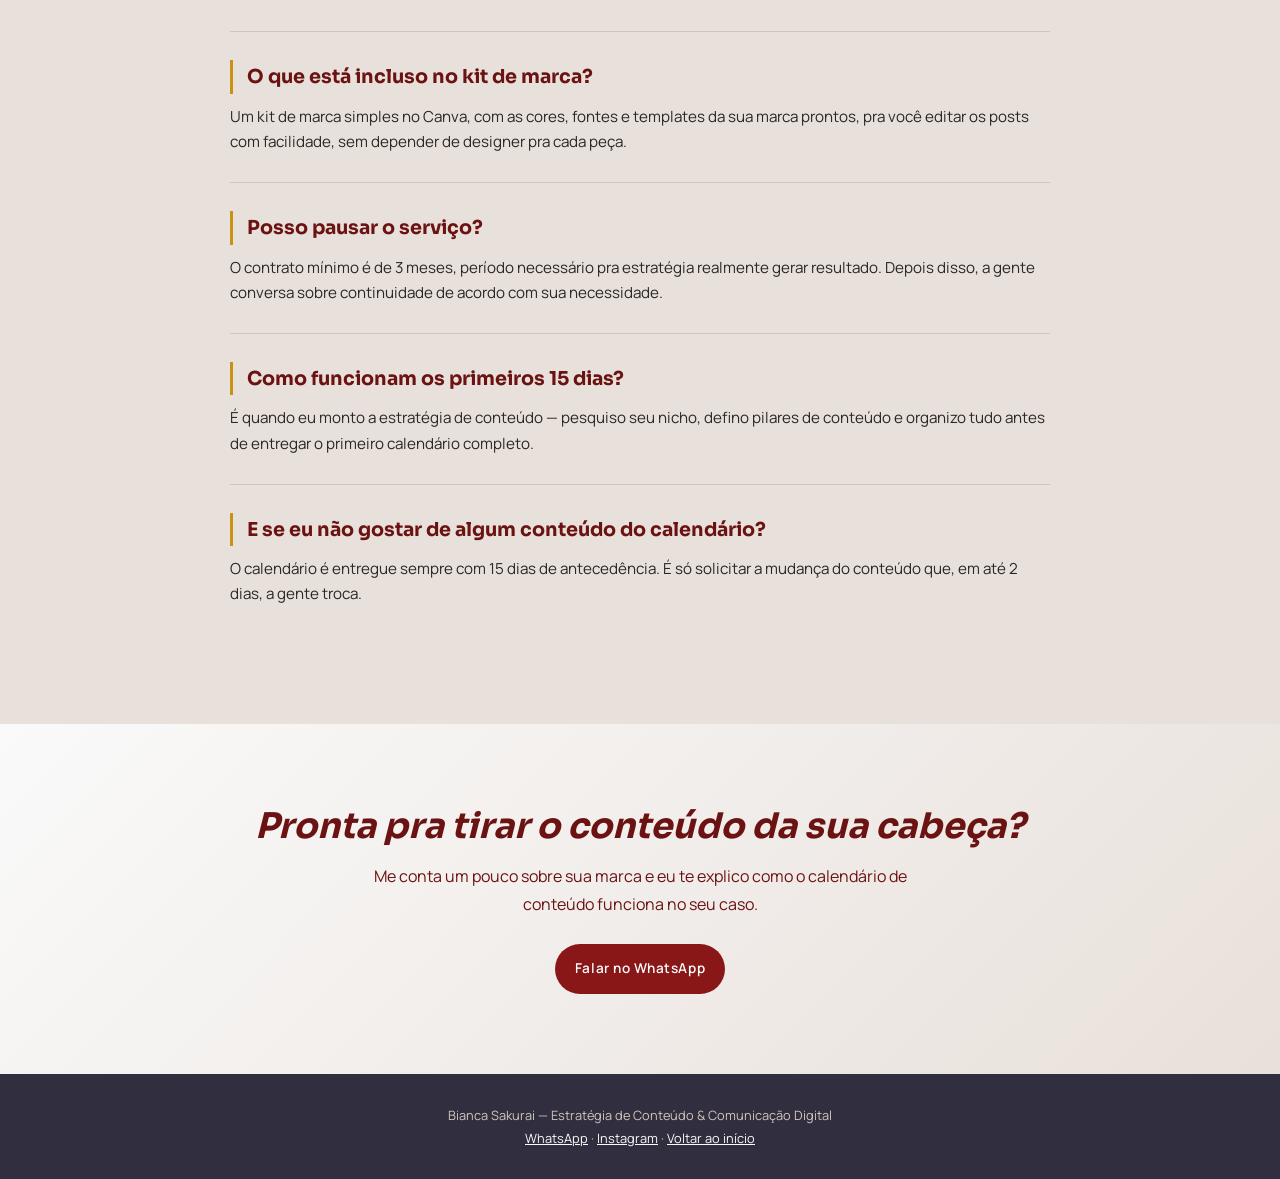
==== commit b9612ef6: "Adiciona elementos de UX/UI: ícones, kickers e trust bar" ====
--- a/calendario.html
+++ b/calendario.html
@@ -26,6 +26,7 @@
 
 <section class="servico-detalhe">
   <div class="servico-inner">
+    <span class="kicker">Calendário de Conteúdo</span>
     <h2 class="script">O que está incluso</h2>
     <ul class="case-list">
       <li>Eu crio o conteúdo por você, organizado e pronto</li>
@@ -58,6 +59,7 @@
 
 <section class="duvidas">
   <div class="duvidas-inner">
+    <span class="kicker center">Perguntas</span>
     <h2 class="script">Dúvidas sobre esse serviço</h2>
 
     <div class="duvida-item">
--- a/style.css
+++ b/style.css
@@ -4,7 +4,7 @@
    ========================================= */
 
 /* Fontes e cores oficiais do kit de marca "biay" (Canva Brand Kit) */
-@import url('https://fonts.googleapis.com/css2?family=Sora:ital,wght@0,400;0,500;0,600;0,700;0,800;1,400;1,600&family=Manrope:wght@400;500;600;700;800&display=swap');
+@import url('https://fonts.googleapis.com/css2?family=Belleza&family=Sora:ital,wght@0,400;0,500;0,600;0,700;0,800;1,400;1,600&family=Manrope:wght@400;500;600;700;800&display=swap');
 
 :root{
   --cream: #e8e0da;
@@ -29,7 +29,7 @@
   font-family: 'Manrope', sans-serif;
   color: var(--text);
   background: var(--cream);
-  line-height: 1.6;
+  line-height: 1.75;
   overflow-x: hidden;
 }
 
@@ -116,18 +116,18 @@
 .nav-tagline{
   grid-column: 3;
   justify-self: end;
-  max-width: 280px;
-  font-family: 'Sora', sans-serif;
-  font-size: 0.68rem;
-  font-style: italic;
-  line-height: 1.35;
+  max-width: 300px;
+  font-family: 'Sora', sans-serif;
+  font-size: 0.72rem;
+  font-style: italic;
+  line-height: 1.4;
   letter-spacing: 0.01em;
   color: var(--dark);
-  opacity: 0.4;
+  opacity: 0.55;
   text-align: right;
 }
 
-@media (max-width: 900px){
+@media (max-width: 700px){
   .nav-tagline{ display:none; }
 }
 
@@ -216,6 +216,7 @@
 }
 
 .bemvindo h2{
+  font-family: 'Belleza', serif;
   font-size: clamp(2.2rem, 5vw, 3.2rem);
   color: var(--maroon);
   margin-bottom: 4px;
@@ -230,17 +231,113 @@
 }
 
 .bemvindo p{
-  margin-bottom: 16px;
+  margin-bottom: 22px;
   color: var(--text);
   font-size: 1rem;
 }
 
 .bemvindo .quote{
+  font-family:'Belleza', serif;
+  font-weight: 700;
+  font-style: italic;
+  text-decoration: underline;
+  color: var(--maroon-dark);
+}
+
+/* ---------- KICKER (eyebrow label) ---------- */
+.kicker{
+  display:block;
+  text-align:left;
+  font-family:'Manrope', sans-serif;
+  font-size: 0.72rem;
+  font-weight: 700;
+  letter-spacing: 0.14em;
+  text-transform: uppercase;
+  color: var(--maroon);
+  margin-bottom: 10px;
+}
+
+.kicker.light{ color: #e7c9a9; }
+.kicker.center{ text-align:center; }
+
+/* ---------- TRUST BAR ---------- */
+.trust-bar{
+  background: var(--cream-2);
+  padding: 44px 24px;
+  border-top: 1px solid rgba(43,39,36,0.08);
+  border-bottom: 1px solid rgba(43,39,36,0.08);
+}
+
+.trust-bar-inner{
+  max-width: 980px;
+  margin: 0 auto;
+  display:grid;
+  grid-template-columns: repeat(4, 1fr);
+  gap: 24px;
+}
+
+@media (max-width: 760px){
+  .trust-bar-inner{ grid-template-columns: 1fr 1fr; row-gap: 32px; }
+}
+
+.trust-item{
+  display:flex;
+  flex-direction:column;
+  align-items:center;
+  text-align:center;
+  gap: 8px;
+}
+
+.trust-item svg{
+  width: 26px;
+  height: 26px;
+  color: var(--maroon);
+}
+
+.trust-item .num{
   font-family:'Sora', sans-serif;
   font-weight: 700;
-  font-style: italic;
-  text-decoration: underline;
-  color: var(--maroon-dark);
+  font-size: 1.25rem;
+  color: var(--dark);
+}
+
+.trust-item .label{
+  font-size: 0.76rem;
+  color: var(--muted);
+  line-height: 1.35;
+  max-width: 150px;
+}
+
+/* ---------- DEPOIMENTO EM DESTAQUE (home) ---------- */
+.home-quote{
+  background: var(--dark);
+  color: var(--text-light);
+  padding: 80px 24px;
+  text-align:center;
+}
+
+.home-quote .mark{
+  font-family:'Sora', sans-serif;
+  font-size: 2.6rem;
+  color: #e7c9a9;
+  line-height: 1;
+  margin-bottom: 10px;
+}
+
+.home-quote blockquote{
+  font-family:'Belleza', serif;
+  font-style: italic;
+  font-size: 1.3rem;
+  max-width: 680px;
+  margin: 0 auto 18px;
+  line-height: 1.55;
+}
+
+.home-quote .autor{
+  font-size: 0.78rem;
+  color: #cfc6bb;
+  text-transform: uppercase;
+  letter-spacing: .06em;
 }
 
 /* ---------- LINK PORTFÓLIO ---------- */
@@ -280,8 +377,9 @@
 }
 
 .ajudar-header h2{
-  font-size: clamp(2.4rem, 6vw, 3.6rem);
-  margin-bottom: 12px;
+  font-size: clamp(1.9rem, 4.5vw, 2.7rem);
+  line-height: 1.2;
+  margin-bottom: 14px;
 }
 
 .ajudar-header p{
@@ -311,6 +409,23 @@
   display:flex;
   flex-direction:column;
   gap: 14px;
+}
+
+.produto-card .icon{
+  width: 44px;
+  height: 44px;
+  border-radius: 12px;
+  background: rgba(201,146,19,0.16);
+  display:flex;
+  align-items:center;
+  justify-content:center;
+  margin-bottom: 2px;
+}
+
+.produto-card .icon svg{
+  width: 22px;
+  height: 22px;
+  color: var(--gold);
 }
 
 .produto-card .tag{
@@ -524,13 +639,14 @@
 
 .duvidas-inner h2{
   text-align:center;
-  font-size: clamp(2.2rem, 5vw, 3rem);
+  font-size: clamp(1.8rem, 4vw, 2.3rem);
+  line-height: 1.2;
   color: var(--maroon);
   margin-bottom: 48px;
 }
 
 .duvida-item{
-  padding: 24px 0;
+  padding: 28px 0;
   border-bottom: 1px solid rgba(43,39,36,0.14);
 }
 
@@ -542,12 +658,15 @@
   font-family: 'Sora', sans-serif;
   font-size: 1.2rem;
   color: var(--maroon-dark);
-  margin-bottom: 8px;
+  margin-bottom: 10px;
+  padding-left: 14px;
+  border-left: 3px solid var(--gold);
 }
 
 .duvida-item p{
   font-size: 0.95rem;
   color: var(--text);
+  line-height: 1.65;
 }
 
 /* ---------- ORÇAMENTO / CTA FINAL ---------- */
@@ -558,7 +677,8 @@
 }
 
 .cta-final h2{
-  font-size: clamp(2rem, 5vw, 2.8rem);
+  font-size: clamp(1.7rem, 4vw, 2.2rem);
+  line-height: 1.25;
   color: var(--maroon-dark);
   margin-bottom: 14px;
 }
@@ -595,7 +715,8 @@
 }
 
 .cases-header h1{
-  font-size: clamp(2.2rem, 6vw, 3.4rem);
+  font-size: clamp(1.8rem, 4.5vw, 2.6rem);
+  line-height: 1.2;
   color: var(--maroon-dark);
 }
 
@@ -664,15 +785,17 @@
 
 .case-objetivo{
   font-size: 0.95rem;
-  margin-bottom: 10px;
+  line-height: 1.65;
+  margin-bottom: 16px;
 }
 
 .case-list{
   list-style:none;
   display:flex;
   flex-direction:column;
-  gap: 8px;
+  gap: 14px;
   font-size: 0.92rem;
+  line-height: 1.6;
 }
 
 .case-list li::before{
@@ -926,5 +1049,14 @@
 .imdv-inner p{
   font-size: 0.95rem;
   color: #e6e0d6;
+  line-height: 1.65;
   margin-bottom: 14px;
 }
+
+.imdv-photo{
+  width: 100%;
+  max-width: 380px;
+  margin: 28px auto 0;
+  border-radius: 14px;
+  box-shadow: 0 16px 34px rgba(0,0,0,0.35);
+}
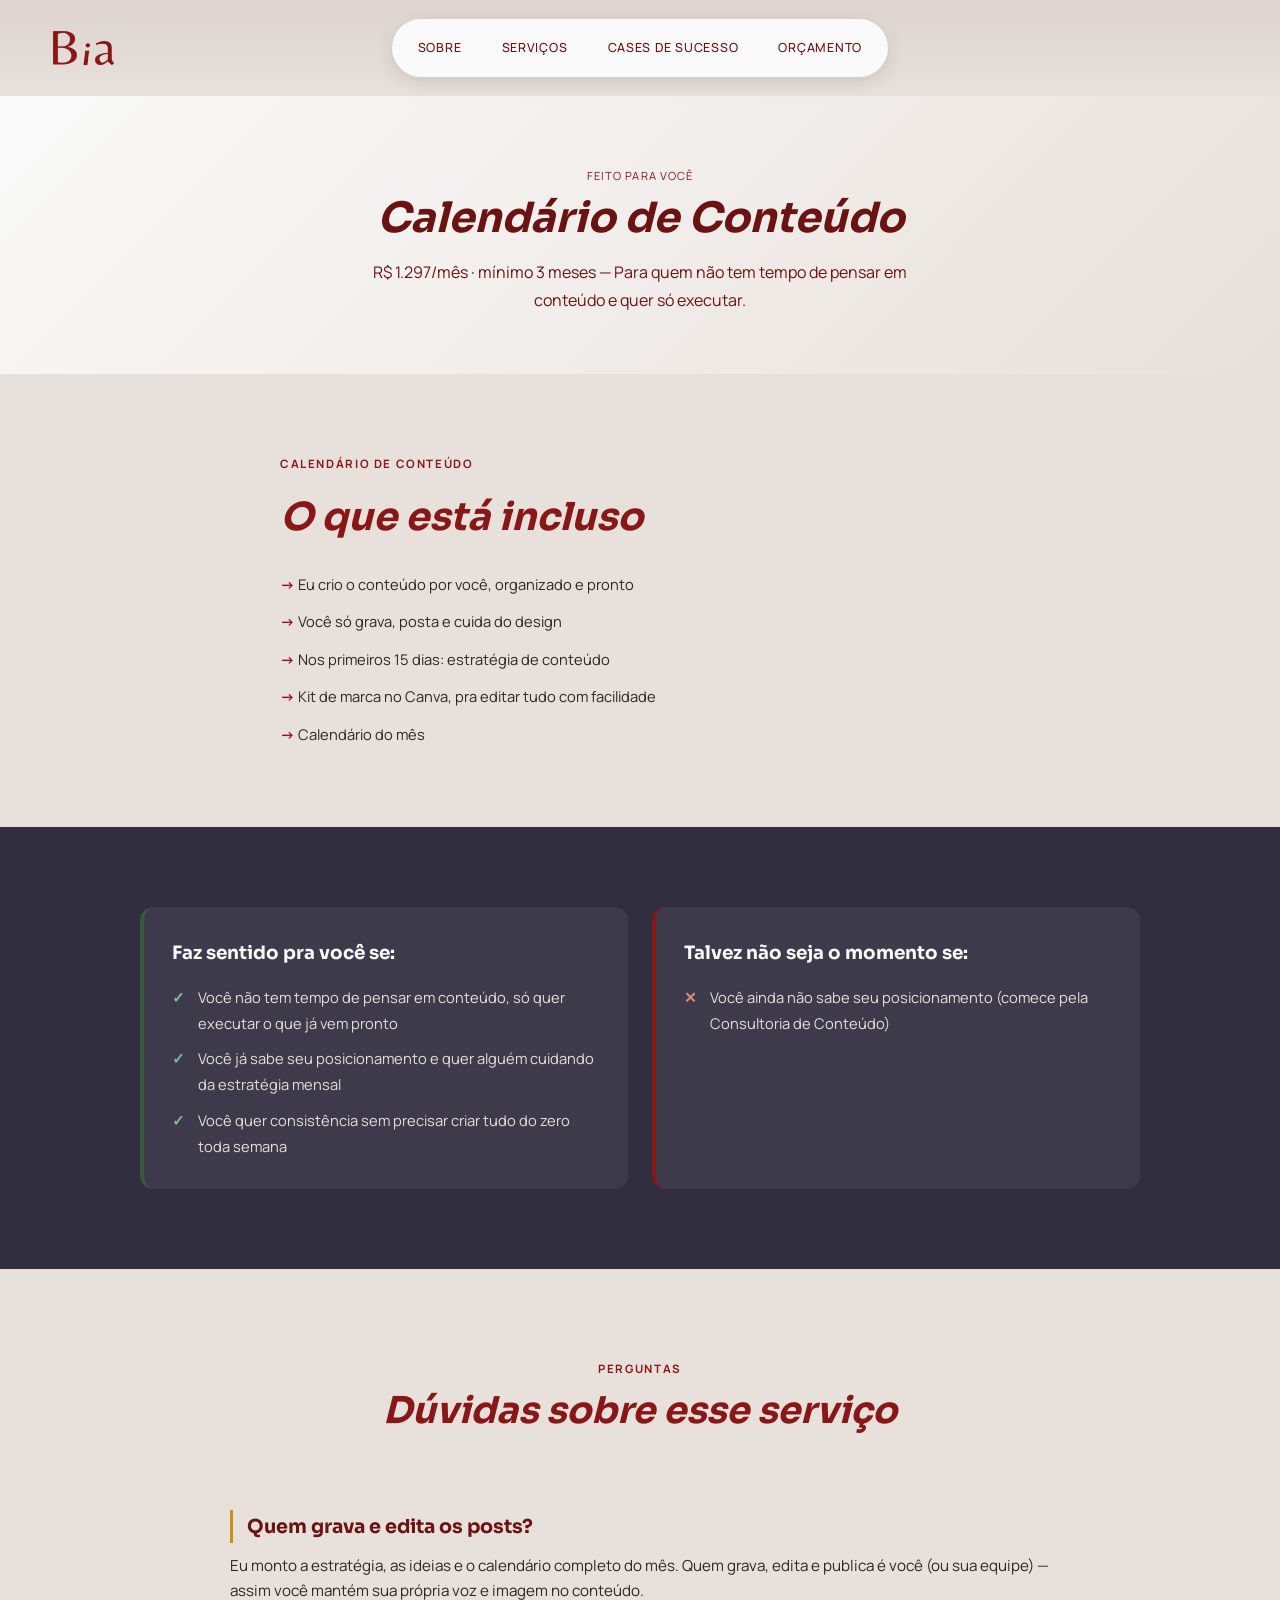
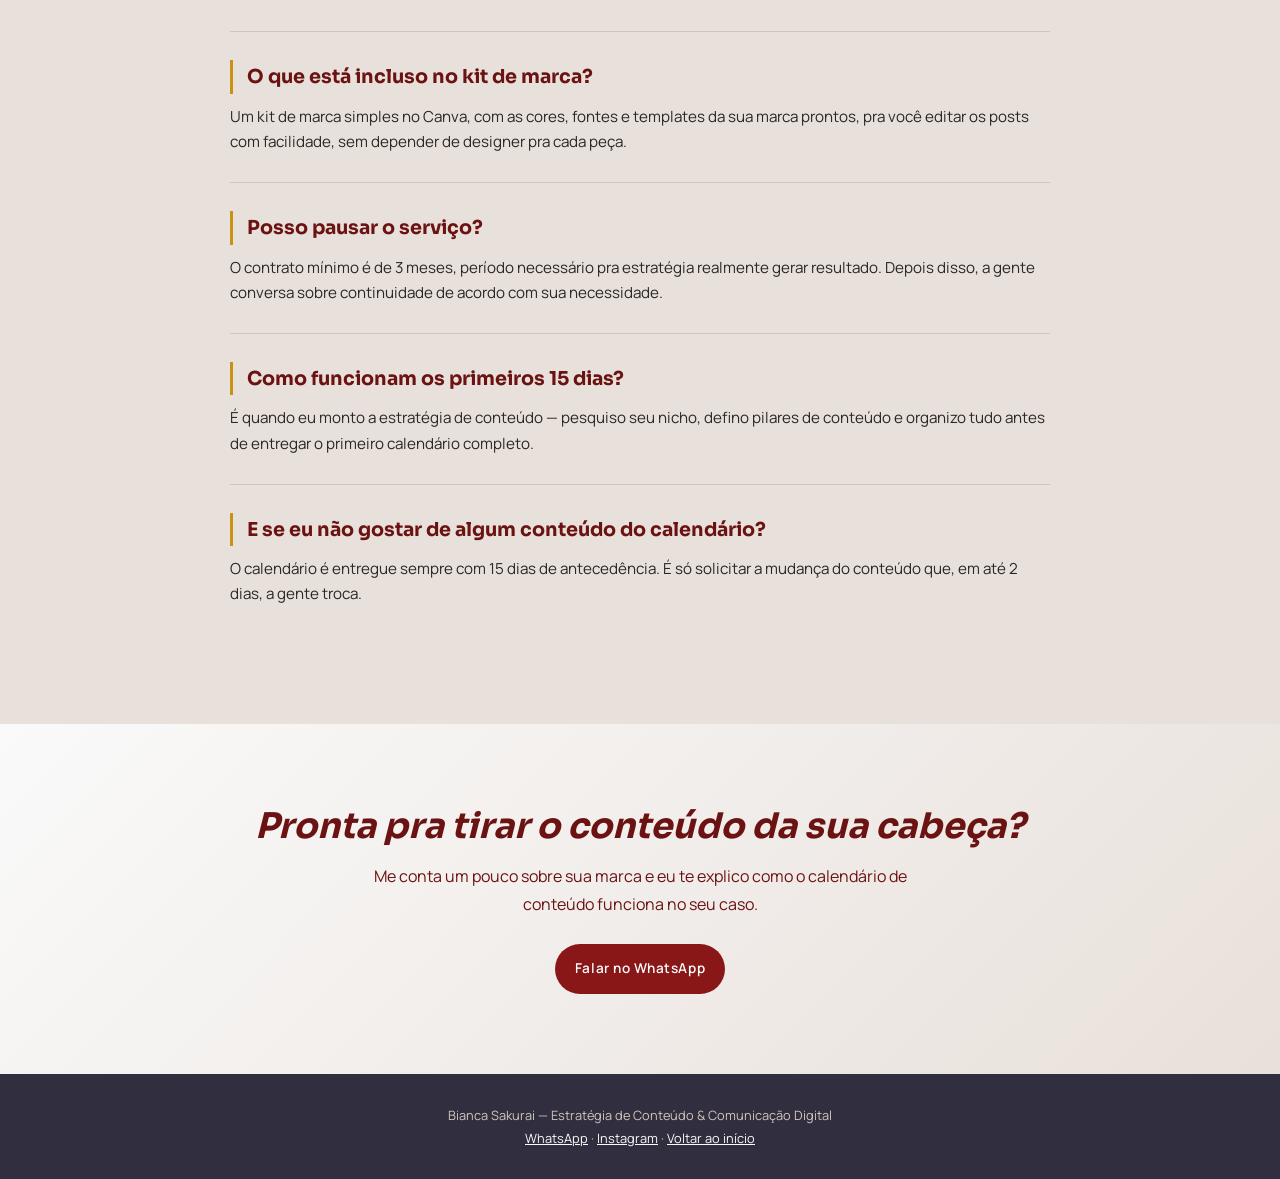
==== commit c8e2679f: "Atualiza CTA final e adiciona Servicos no menu" ====
--- a/calendario.html
+++ b/calendario.html
@@ -13,6 +13,7 @@
   <a href="index.html#inicio" class="site-logo"><img src="assets/logo-bia.png" alt="Bia Sakurai"></a>
   <div class="nav-pill">
     <a href="index.html#inicio">Sobre</a>
+    <a href="index.html#servicos">Serviços</a>
     <a href="cases.html">Cases de sucesso</a>
     <a href="index.html#orcamento">Orçamento</a>
   </div>
--- a/style.css
+++ b/style.css
@@ -269,15 +269,15 @@
 }
 
 .trust-bar-inner{
-  max-width: 980px;
+  max-width: 760px;
   margin: 0 auto;
   display:grid;
-  grid-template-columns: repeat(4, 1fr);
+  grid-template-columns: repeat(3, 1fr);
   gap: 24px;
 }
 
 @media (max-width: 760px){
-  .trust-bar-inner{ grid-template-columns: 1fr 1fr; row-gap: 32px; }
+  .trust-bar-inner{ grid-template-columns: 1fr; row-gap: 28px; }
 }
 
 .trust-item{
@@ -338,6 +338,27 @@
   color: #cfc6bb;
   text-transform: uppercase;
   letter-spacing: .06em;
+}
+
+/* ---------- CASE PROOF (prints de números) ---------- */
+.case-proof{
+  margin-top: 18px;
+}
+
+.case-proof img{
+  width: 100%;
+  max-width: 620px;
+  border-radius: 12px;
+  border: 1px solid rgba(43,39,36,0.12);
+  box-shadow: 0 12px 28px rgba(0,0,0,0.12);
+  display:block;
+}
+
+.case-proof-caption{
+  font-size: 0.78rem;
+  color: var(--muted);
+  font-style: italic;
+  margin-top: 8px;
 }
 
 /* ---------- LINK PORTFÓLIO ---------- */
